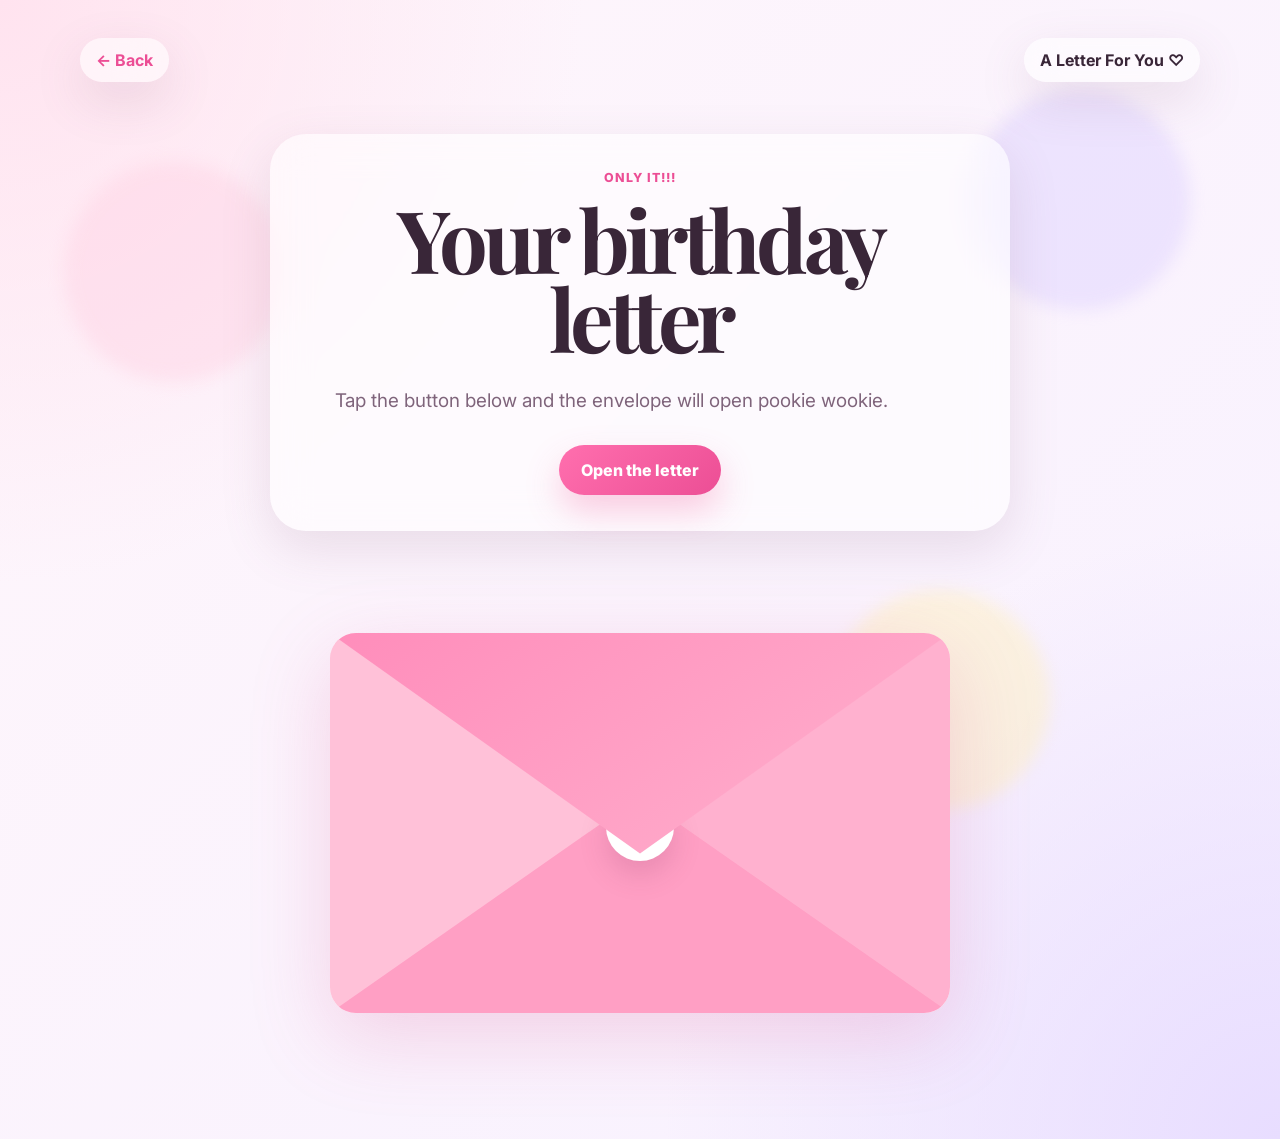
==== letter.html @ 16cb71d6 "Add files via upload" ====
<!DOCTYPE html>
<html lang="en">
<head>
  <meta charset="UTF-8" />
  <meta name="viewport" content="width=device-width, initial-scale=1.0" />
  <title>Your Birthday Letter</title>
  <link rel="stylesheet" href="styles.css" />
</head>
<body>
  <div class="background-orbs">
    <span></span>
    <span></span>
    <span></span>
  </div>

  <main class="page letter-page">
    <nav class="top-nav">
      <a class="nav-link" href="index.html">← Back</a>
      <div class="brand">A Letter For You ♡</div>
    </nav>

    <section class="letter-intro fade-in">
      <p class="eyebrow">Only it!!!</p>
      <h1>Your birthday letter</h1>
      <p class="subtitle">
        Tap the button below and the envelope will open pookie wookie. 
      </p>
      <button class="primary-button" id="openLetterButton">Open the letter</button>
    </section>

    <section class="envelope-area">
      <div class="envelope" id="envelope">
        <div class="envelope-back"></div>
        <div class="letter-paper">
          <div class="paper-content">
            <h2>Dear my pookie Paula!!!</h2>

            <p>
              We’re gonna see each other soon and I genuinely don’t know how I’m going to act… like I’ll probably just stand there awkwardly pretending I’m normal. Maybe I’ll say something dumb, maybe I’ll just smile like an idiot. And maybe, just maybe, we’ll hold hands for like two seconds before I get nervous and act all nonchalant about it (obviously very cool, very composed, definitely not panicking hahaha). But yeah… I really can’t wait :)
            </p>

            <p>
              Anyways, happy birthday pookie enjoy ur day!!
            </p>

            <p>
              With all my love,<br />
              Yuxuan, ur good boy
            </p>
          </div>
        </div>
        <div class="envelope-left"></div>
        <div class="envelope-right"></div>
        <div class="envelope-bottom"></div>
        <div class="envelope-flap"></div>
        <div class="heart-seal">♡</div>
      </div>
    </section>
  </main>

  <script src="script.js"></script>
</body>
</html>
---- styles.css ----
@import url('https://fonts.googleapis.com/css2?family=Inter:wght@400;500;600;700;800&family=Playfair+Display:wght@700;800&display=swap');

:root {
  --bg-1: #fff6fb;
  --bg-2: #f7f1ff;
  --pink: #ff6fae;
  --pink-dark: #ec4e95;
  --rose: #ffb3cc;
  --cream: #fffaf3;
  --text: #392638;
  --muted: #7f647b;
  --white: rgba(255, 255, 255, 0.74);
  --shadow: 0 24px 80px rgba(217, 87, 146, 0.22);
  --soft-shadow: 0 18px 50px rgba(139, 91, 127, 0.16);
}

* {
  box-sizing: border-box;
}

html {
  scroll-behavior: smooth;
}

body {
  margin: 0;
  min-height: 100vh;
  font-family: "Inter", system-ui, sans-serif;
  color: var(--text);
  background:
    radial-gradient(circle at top left, #ffe3ef 0, transparent 34%),
    radial-gradient(circle at bottom right, #e8ddff 0, transparent 36%),
    linear-gradient(135deg, var(--bg-1), var(--bg-2));
  overflow-x: hidden;
}

a {
  color: inherit;
  text-decoration: none;
}

.page {
  width: min(1120px, calc(100% - 32px));
  margin: 0 auto;
  padding: 28px 0 56px;
  position: relative;
  z-index: 2;
}

.top-nav {
  height: 64px;
  display: flex;
  align-items: center;
  justify-content: space-between;
  margin-bottom: 42px;
}

.brand,
.nav-link {
  padding: 12px 16px;
  border-radius: 999px;
  background: rgba(255, 255, 255, 0.56);
  backdrop-filter: blur(16px);
  box-shadow: var(--soft-shadow);
  font-weight: 700;
}

.nav-link {
  color: var(--pink-dark);
  transition: transform 0.25s ease, background 0.25s ease;
}

.nav-link:hover {
  transform: translateY(-2px);
  background: white;
}

.hero-card {
  min-height: 620px;
  display: grid;
  grid-template-columns: 1.04fr 0.96fr;
  gap: 42px;
  align-items: center;
  padding: clamp(26px, 5vw, 64px);
  border: 1px solid rgba(255, 255, 255, 0.84);
  border-radius: 42px;
  background: linear-gradient(145deg, rgba(255,255,255,0.82), rgba(255,255,255,0.48));
  backdrop-filter: blur(22px);
  box-shadow: var(--shadow);
}

.eyebrow {
  margin: 0 0 14px;
  color: var(--pink-dark);
  font-weight: 800;
  letter-spacing: 0.08em;
  text-transform: uppercase;
  font-size: 0.78rem;
}

h1 {
  margin: 0;
  font-family: "Playfair Display", serif;
  font-size: clamp(3.1rem, 8vw, 6.9rem);
  line-height: 0.92;
  letter-spacing: -0.055em;
}

.subtitle {
  max-width: 610px;
  margin: 26px 0 0;
  color: var(--muted);
  font-size: clamp(1rem, 2vw, 1.18rem);
  line-height: 1.75;
}

.button-row {
  display: flex;
  gap: 14px;
  flex-wrap: wrap;
  margin-top: 34px;
}

.primary-button,
.secondary-button {
  border: 0;
  cursor: pointer;
  border-radius: 999px;
  padding: 15px 22px;
  font: inherit;
  font-weight: 800;
  transition: transform 0.25s ease, box-shadow 0.25s ease, background 0.25s ease;
}

.primary-button {
  color: white;
  background: linear-gradient(135deg, var(--pink), var(--pink-dark));
  box-shadow: 0 16px 34px rgba(236, 78, 149, 0.28);
}

.secondary-button {
  color: var(--pink-dark);
  background: white;
  box-shadow: var(--soft-shadow);
}

.primary-button:hover,
.secondary-button:hover {
  transform: translateY(-3px) scale(1.01);
}

.flower-side {
  display: grid;
  place-items: center;
  text-align: center;
}

.flower-frame {
  width: min(420px, 92%);
  aspect-ratio: 1;
  display: grid;
  place-items: center;
  padding: 24px;
  border-radius: 38% 62% 54% 46% / 46% 38% 62% 54%;
  background:
    radial-gradient(circle at 35% 25%, #fff 0 18%, transparent 19%),
    linear-gradient(135deg, #fff3f8, #fff);
  box-shadow: var(--shadow);
}

.flower-frame img {
  width: 100%;
  height: 100%;
  object-fit: contain;
  filter: drop-shadow(0 24px 30px rgba(120, 70, 105, 0.18));
}

.caption {
  color: var(--muted);
  margin-top: 18px;
  font-weight: 700;
}

.photo-background {
  position: fixed;
  inset: 0;
  z-index: 0;
  pointer-events: none;
  overflow: hidden;
}

.bg-photo {
  position: absolute;
  width: clamp(150px, 18vw, 250px);
  height: clamp(150px, 18vw, 250px);
  object-fit: cover;
  border-radius: 38% 62% 54% 46% / 46% 38% 62% 54%;
  opacity: 0.22;
  filter: blur(0.6px) saturate(0.95) brightness(1.08);
  box-shadow: 0 24px 70px rgba(139, 91, 127, 0.18);
  mix-blend-mode: soft-light;
  animation: softPhotoFloat 7s ease-in-out infinite alternate;
}

.bg-photo::selection {
  background: transparent;
}

.bg-photo-1 {
  left: 3%;
  top: 17%;
  transform: rotate(-9deg);
}

.bg-photo-2 {
  right: 7%;
  top: 13%;
  transform: rotate(8deg);
  animation-delay: 0.8s;
}

.bg-photo-3 {
  left: 8%;
  bottom: 9%;
  transform: rotate(7deg);
  animation-delay: 1.4s;
}

.bg-photo-4 {
  right: 9%;
  bottom: 12%;
  transform: rotate(-7deg);
  animation-delay: 2s;
}

.bg-photo-5 {
  left: 50%;
  bottom: 3%;
  width: clamp(130px, 15vw, 220px);
  height: clamp(130px, 15vw, 220px);
  transform: translateX(-50%) rotate(4deg);
  animation-delay: 2.6s;
}

@keyframes softPhotoFloat {
  from {
    translate: 0 0;
  }
  to {
    translate: 0 -18px;
  }
}

.letter-page {
  min-height: 100vh;
}

.letter-intro {
  text-align: center;
  max-width: 740px;
  margin: 0 auto 32px;
  padding: 36px;
  border-radius: 36px;
  background: rgba(255,255,255,0.58);
  backdrop-filter: blur(18px);
  box-shadow: var(--soft-shadow);
}

.letter-intro h1 {
  font-size: clamp(2.7rem, 7vw, 5.4rem);
}

.letter-intro .primary-button {
  margin-top: 28px;
}

.envelope-area {
  min-height: 520px;
  display: grid;
  place-items: center;
  perspective: 1100px;
}

.envelope {
  width: min(620px, 92vw);
  height: 380px;
  position: relative;
  transform-style: preserve-3d;
  isolation: isolate;
  transition: transform 0.8s cubic-bezier(.2,.8,.2,1);
}

.envelope:hover {
  transform: translateY(-8px);
}

.envelope-back,
.envelope-left,
.envelope-right,
.envelope-bottom,
.envelope-flap {
  position: absolute;
  inset: 0;
  border-radius: 26px;
}

.envelope-back {
  background: linear-gradient(145deg, #ffd4e4, #fff5f9);
  box-shadow: var(--shadow);
  z-index: 1;
}

.envelope-left {
  clip-path: polygon(0 0, 52% 50%, 0 100%);
  background: #ffc1d8;
  z-index: 4;
}

.envelope-right {
  clip-path: polygon(100% 0, 48% 50%, 100% 100%);
  background: #ffb1cf;
  z-index: 4;
}

.envelope-bottom {
  clip-path: polygon(0 100%, 50% 43%, 100% 100%);
  background: #ff9fc4;
  z-index: 6;
}

.envelope-flap {
  transform-origin: top;
  clip-path: polygon(0 0, 50% 58%, 100% 0);
  background: linear-gradient(145deg, #ff8dbb, #ffbad2);
  transition: transform 1s cubic-bezier(.2,.8,.2,1), z-index 0s linear 0.45s;
  z-index: 9;
  backface-visibility: hidden;
}

.heart-seal {
  position: absolute;
  left: 50%;
  top: 51%;
  translate: -50% -50%;
  width: 68px;
  height: 68px;
  display: grid;
  place-items: center;
  border-radius: 50%;
  background: white;
  color: var(--pink-dark);
  font-size: 2.2rem;
  box-shadow: 0 14px 28px rgba(134, 49, 95, 0.18);
  z-index: 7;
  transition: opacity 0.35s ease, transform 0.35s ease;
}

.letter-paper {
  position: absolute;
  left: 50%;
  bottom: 36px;
  translate: -50% 0;
  width: 86%;
  height: 330px;
  border-radius: 24px;
  background: var(--cream);
  box-shadow: 0 16px 40px rgba(75, 40, 65, 0.16);
  z-index: 3;
  overflow: hidden;
  transform: translateY(110px) scale(0.94);
  opacity: 0;
  transition: transform 1s cubic-bezier(.2,.8,.2,1), opacity 0.6s ease;
}

.paper-content {
  height: 100%;
  padding: 32px;
  overflow-y: auto;
  line-height: 1.75;
  color: #4a3348;
}

.paper-content h2 {
  margin: 0 0 14px;
  font-family: "Playfair Display", serif;
  font-size: 2rem;
}

.envelope.open .envelope-flap {
  transform: rotateX(180deg);
  z-index: -1;
}

.envelope.open .heart-seal {
  opacity: 0;
  transform: scale(0.4);
  pointer-events: none;
}

.envelope.open .letter-paper {
  opacity: 1;
  transform: translateY(-220px) scale(1);
  z-index: 20;
}

.background-orbs span {
  position: fixed;
  z-index: 1;
  width: 220px;
  height: 220px;
  border-radius: 50%;
  filter: blur(8px);
  opacity: 0.42;
  animation: drift 9s ease-in-out infinite alternate;
}

.background-orbs span:nth-child(1) {
  left: 5%;
  top: 18%;
  background: #ffd0e2;
}

.background-orbs span:nth-child(2) {
  right: 7%;
  top: 10%;
  background: #dacdff;
  animation-delay: 1.4s;
}

.background-orbs span:nth-child(3) {
  right: 18%;
  bottom: 10%;
  background: #fff0b8;
  animation-delay: 2.2s;
}

.sparkle {
  position: fixed;
  pointer-events: none;
  z-index: 99;
  font-size: 22px;
  animation: sparkleFloat 1.2s ease forwards;
}

.fade-in {
  animation: fadeUp 0.8s cubic-bezier(.2,.8,.2,1) both;
}

.delay-1 {
  animation-delay: 0.16s;
}

.floaty {
  animation: floaty 4.8s ease-in-out infinite;
}

@keyframes fadeUp {
  from {
    opacity: 0;
    transform: translateY(22px);
  }
  to {
    opacity: 1;
    transform: translateY(0);
  }
}

@keyframes floaty {
  0%, 100% {
    transform: translateY(0) rotate(-1deg);
  }
  50% {
    transform: translateY(-14px) rotate(1deg);
  }
}

@keyframes drift {
  from {
    transform: translate3d(0, 0, 0) scale(1);
  }
  to {
    transform: translate3d(24px, -20px, 0) scale(1.08);
  }
}

@keyframes sparkleFloat {
  from {
    opacity: 1;
    transform: translateY(0) scale(0.8) rotate(0deg);
  }
  to {
    opacity: 0;
    transform: translateY(-84px) scale(1.6) rotate(28deg);
  }
}

@media (max-width: 820px) {
  .hero-card {
    grid-template-columns: 1fr;
    min-height: auto;
  }

  .bg-photo {
    width: 120px;
    height: 120px;
    opacity: 0.16;
  }

  .bg-photo-5 {
    display: none;
  }

  .top-nav {
    margin-bottom: 22px;
  }

  .envelope {
    height: 330px;
  }

  .envelope.open .letter-paper {
    transform: translateY(-185px) scale(1);
  }
}

@media (prefers-reduced-motion: reduce) {
  *, *::before, *::after {
    animation: none !important;
    transition: none !important;
  }
}
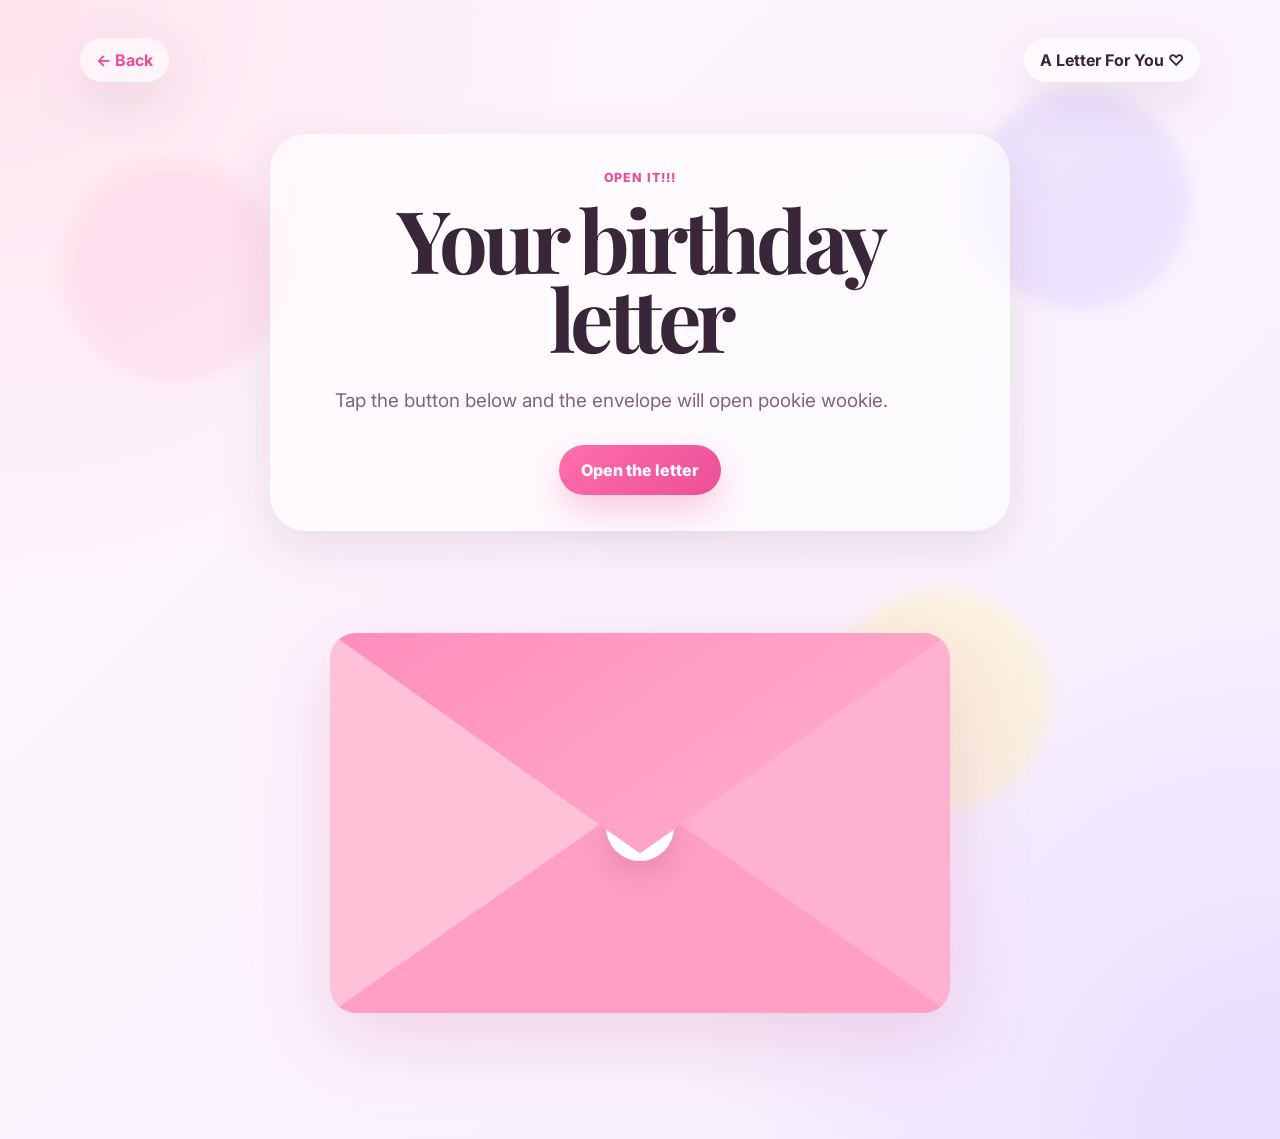
==== commit bc0f1c29: "Update letter.html" ====
--- a/letter.html
+++ b/letter.html
@@ -20,7 +20,7 @@
     </nav>
 
     <section class="letter-intro fade-in">
-      <p class="eyebrow">Only it!!!</p>
+      <p class="eyebrow">Open it!!!</p>
       <h1>Your birthday letter</h1>
       <p class="subtitle">
         Tap the button below and the envelope will open pookie wookie. 
